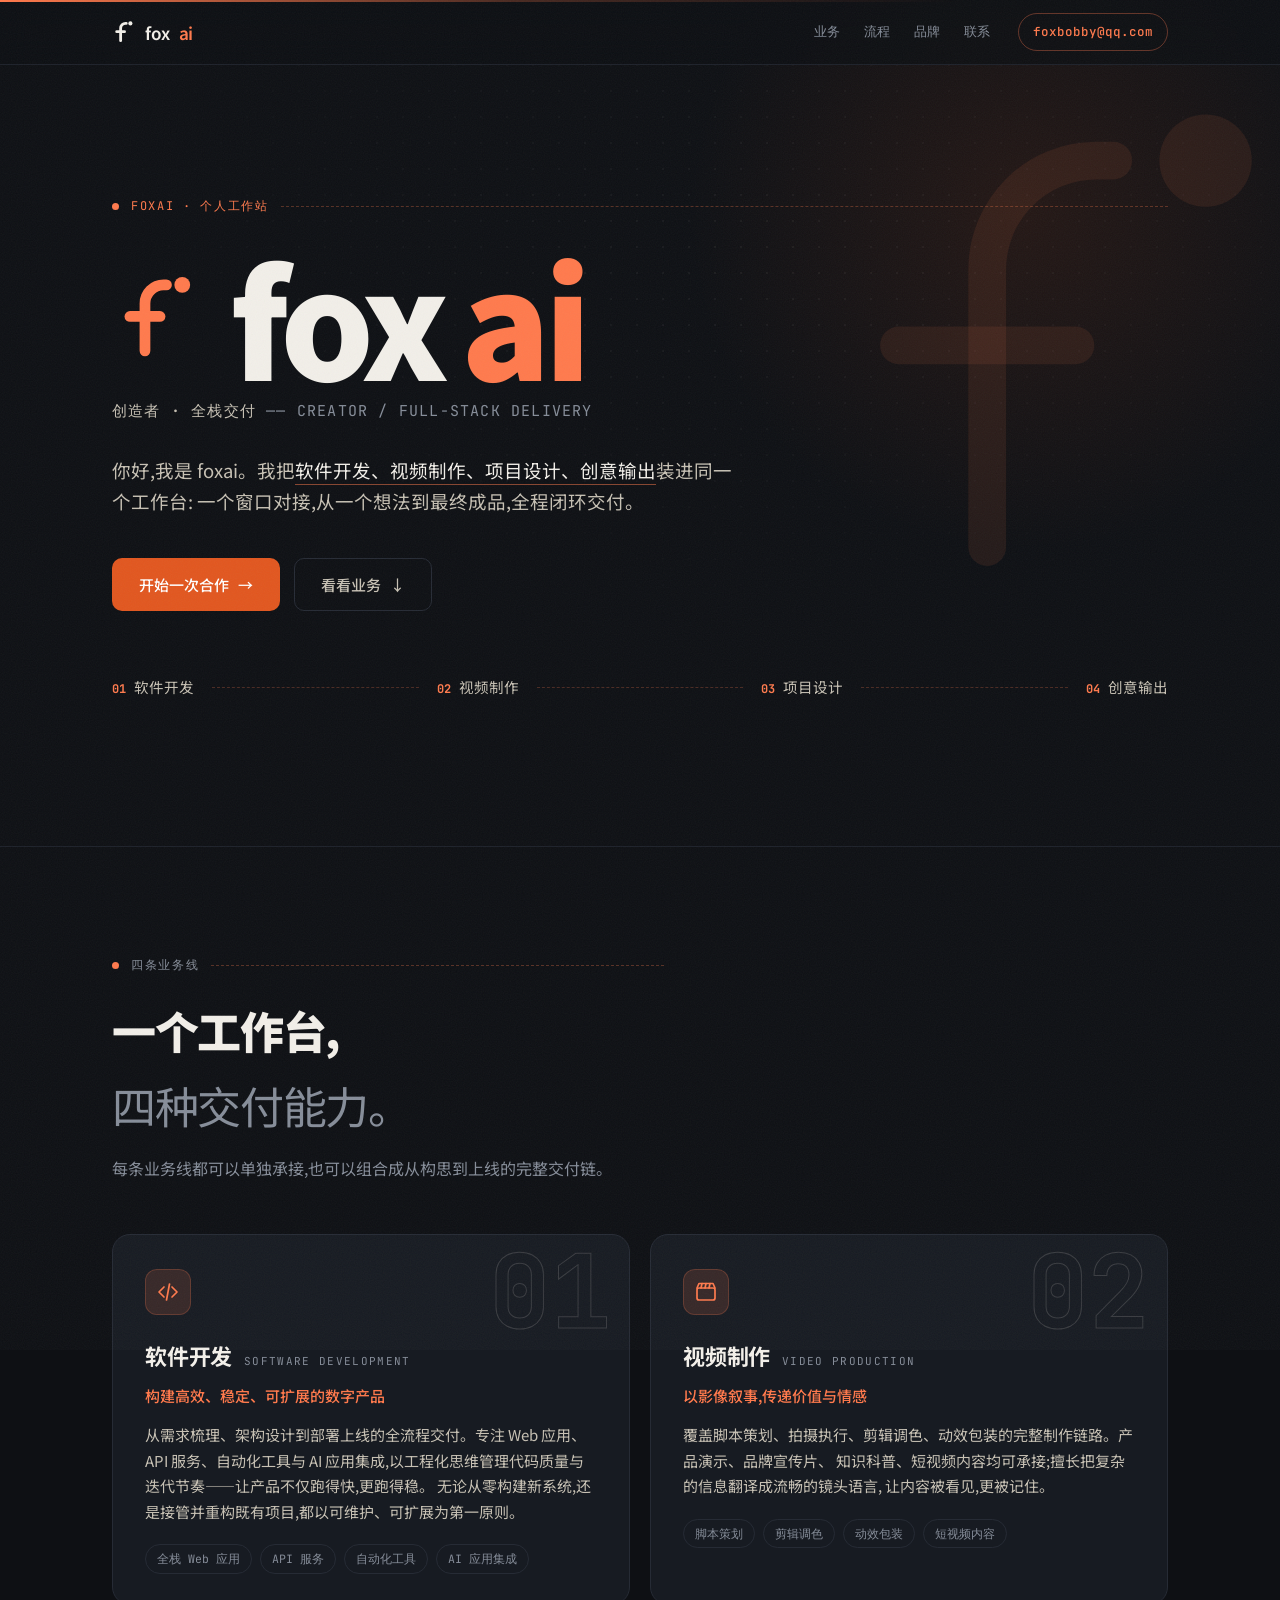
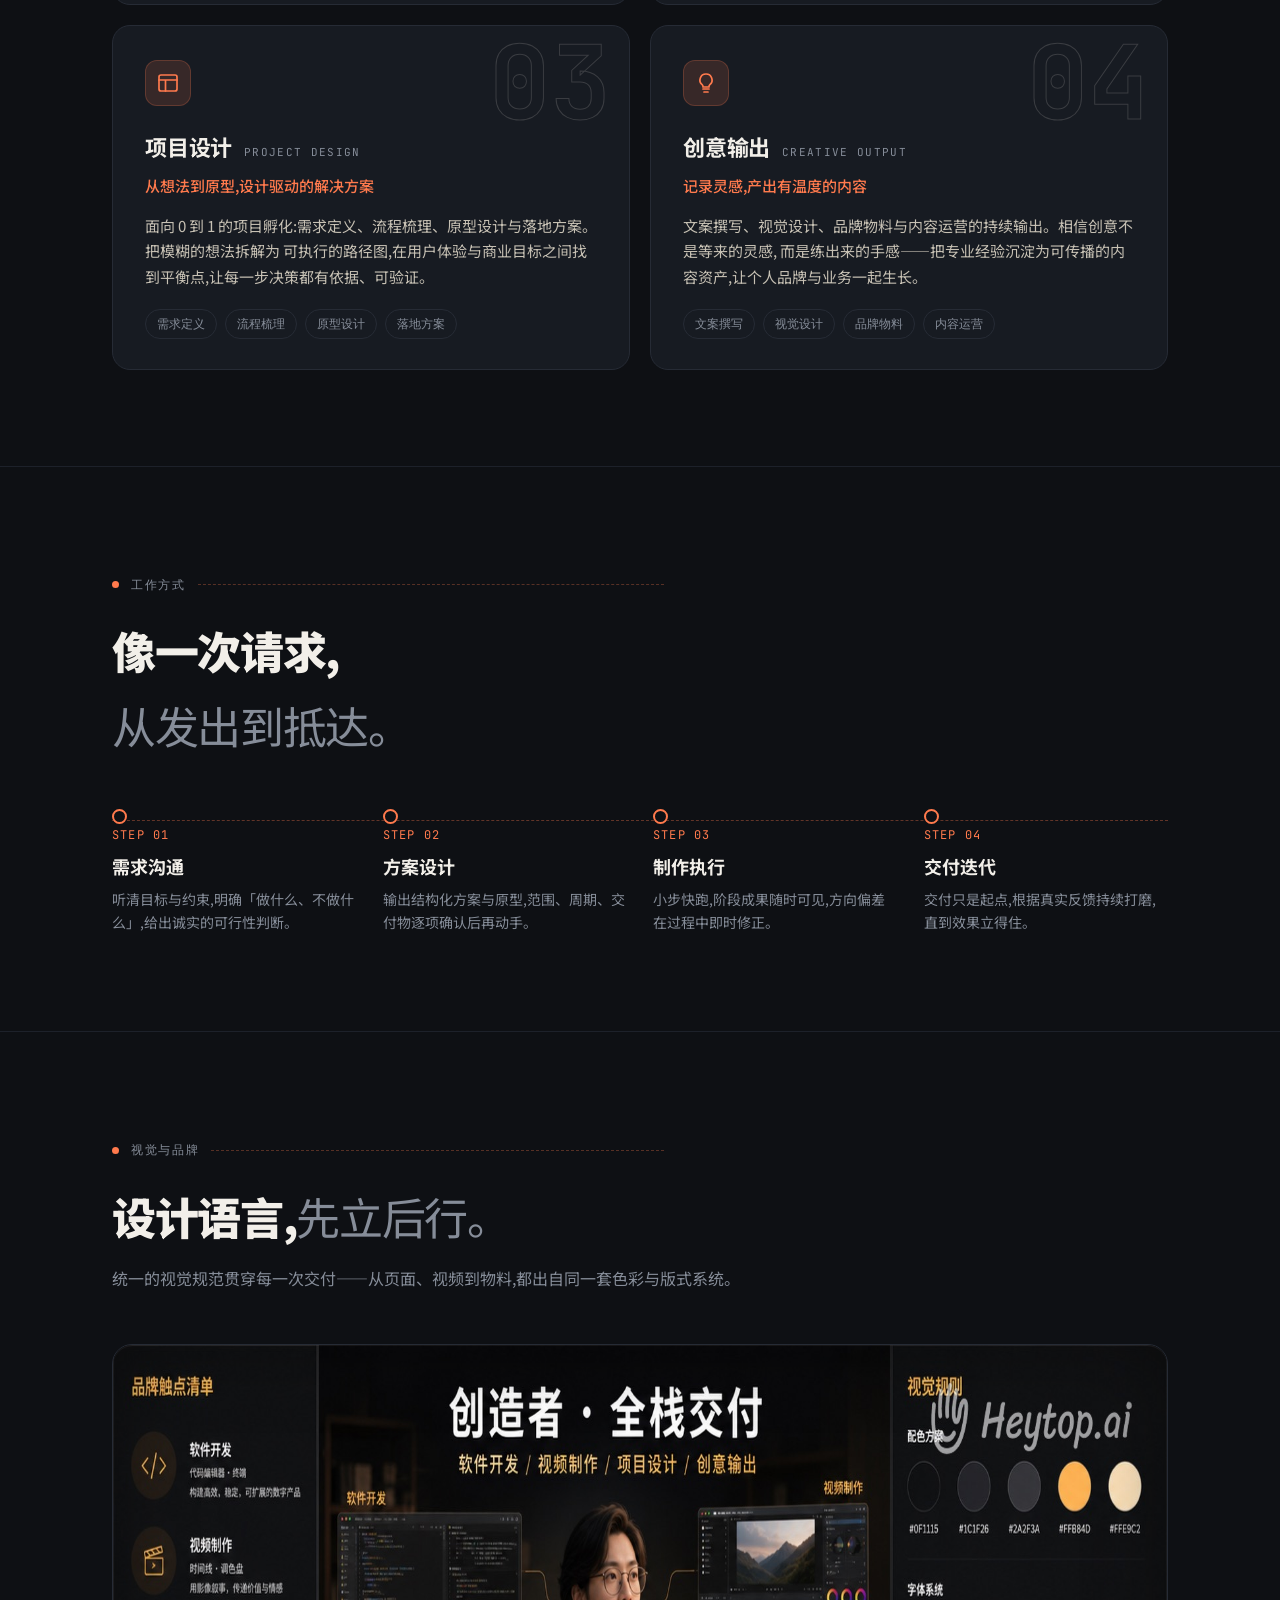
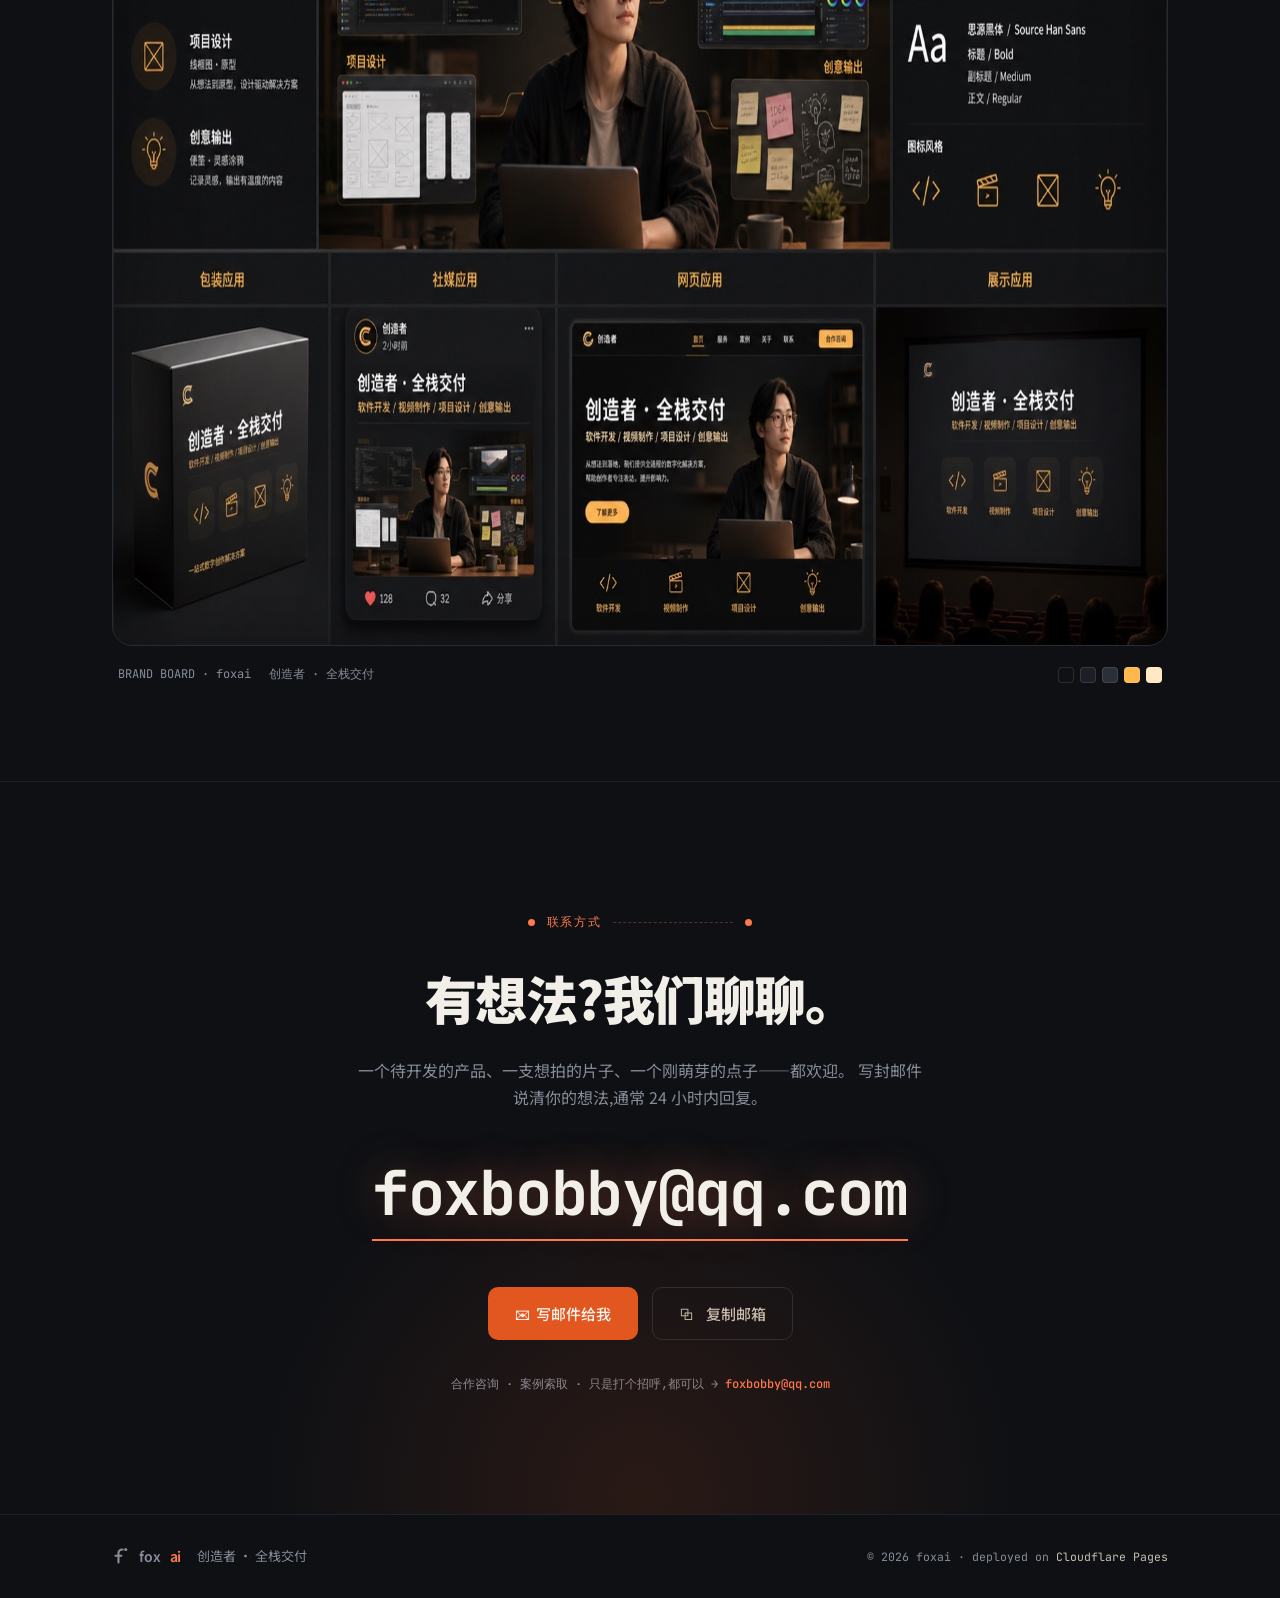
==== personal/site/index.html @ 88374b3f "Add personal site" ====
<!doctype html>
<html lang="zh-CN">
<head>
<meta charset="utf-8" />
<meta name="viewport" content="width=device-width, initial-scale=1" />
<title>foxai · 创造者,全栈交付</title>
<meta name="description" content="foxai 个人工作站 —— 软件开发、视频制作、项目设计、创意输出,一站式数字创作解决方案。联系:foxbobby@qq.com" />
<meta name="theme-color" content="#0E1014" />
<meta property="og:title" content="foxai · 创造者,全栈交付" />
<meta property="og:description" content="软件开发 / 视频制作 / 项目设计 / 创意输出 —— 一站式数字创作解决方案" />
<meta property="og:type" content="website" />
<meta property="og:image" content="assets/brand-board.jpg" />
<link rel="icon" type="image/svg+xml" href="favicon.svg" />
<link rel="preconnect" href="https://fonts.googleapis.com" />
<link rel="preconnect" href="https://fonts.gstatic.com" crossorigin />
<link href="https://fonts.googleapis.com/css2?family=JetBrains+Mono:ital,wght@0,400;0,500;0,700;1,400&family=Noto+Sans+SC:wght@400;500;700;900&display=swap" rel="stylesheet" />
<script type="application/ld+json">
{"@context":"https://schema.org","@type":"Person","name":"foxai","email":"mailto:foxbobby@qq.com","jobTitle":"全栈创造者","knowsAbout":["软件开发","视频制作","项目设计","创意输出"]}
</script>
<style>
  /* ————————————————————————————————
     foxai personal workstation · dark
     tokens: foxai brand (Trace mark, Ember) × brand board palette
     ———————————————————————————————— */
  :root {
    --bg: #0E1014;            /* 底色,取自品牌板 #0F1115 微调 */
    --bg-2: #13161C;
    --card: #171B22;
    --line: #262B35;
    --line-soft: #1D212A;
    --ink: #F2EFE9;           /* 暖白,呼应品牌板奶油色 #FFE9C2 */
    --ink-2: #C7C1B4;
    --muted: #868D99;
    --brand: #FF7A4D;         /* foxai Ember · dark */
    --brand-deep: #E2571F;    /* foxai Ember · light(用于填充按钮) */
    --brand-dim: rgba(255, 122, 77, 0.14);
    --sans: "Noto Sans SC", "PingFang SC", "Hiragino Sans GB", "Microsoft YaHei", sans-serif;
    --mono: "JetBrains Mono", ui-monospace, SFMono-Regular, Menlo, Consolas, monospace;
    --ease: cubic-bezier(0.2, 0.7, 0.3, 1);
  }
  * { box-sizing: border-box; margin: 0; padding: 0; }
  html { color-scheme: dark; scroll-behavior: smooth; }
  body {
    font-family: var(--sans);
    background: var(--bg);
    color: var(--ink);
    line-height: 1.7;
    font-size: 16px;
    -webkit-font-smoothing: antialiased;
    overflow-x: hidden;
  }
  ::selection { background: var(--brand); color: #14100C; }
  :focus-visible { outline: 2px solid var(--brand); outline-offset: 3px; border-radius: 4px; }
  a { color: inherit; text-decoration: none; }
  [id] { scroll-margin-top: 92px; }
  img { max-width: 100%; display: block; }

  /* ——— atmosphere: grain + dotted grid + top trace ——— */
  .grain {
    position: fixed; inset: -50%; z-index: 40; pointer-events: none; opacity: 0.05;
    background-image: url("data:image/svg+xml,%3Csvg xmlns='http://www.w3.org/2000/svg' width='140' height='140'%3E%3Cfilter id='n'%3E%3CfeTurbulence type='fractalNoise' baseFrequency='0.85' numOctaves='2' stitchTiles='stitch'/%3E%3C/filter%3E%3Crect width='100%25' height='100%25' filter='url(%23n)'/%3E%3C/svg%3E");
  }
  .trace-top {
    position: fixed; top: 0; left: 0; right: 0; height: 2px; z-index: 41;
    background: linear-gradient(90deg, var(--brand), rgba(255,122,77,0.25) 40%, transparent 75%);
  }

  .wrap { max-width: 1120px; margin: 0 auto; padding: 0 32px; }
  @media (max-width: 640px) { .wrap { padding: 0 20px; } }

  /* ——— nav ——— */
  nav {
    position: fixed; top: 0; left: 0; right: 0; z-index: 30;
    background: rgba(14, 16, 20, 0.78);
    -webkit-backdrop-filter: blur(14px); backdrop-filter: blur(14px);
    border-bottom: 1px solid var(--line-soft);
  }
  .nav-in { display: flex; align-items: center; gap: 28px; height: 64px; }
  .lockup { display: inline-flex; align-items: center; gap: 9px; font-weight: 600; letter-spacing: -0.01em; font-size: 17px; line-height: 1; }
  .lockup .ai { color: var(--brand); }
  .nav-links { display: flex; gap: 24px; margin-left: auto; font-family: var(--mono); font-size: 12.5px; color: var(--muted); }
  .nav-links a { transition: color .25s; position: relative; }
  .nav-links a:hover { color: var(--ink); }
  .nav-links a::after {
    content: ""; position: absolute; left: 0; right: 100%; bottom: -6px; height: 1px;
    background: var(--brand); transition: right .3s var(--ease);
  }
  .nav-links a:hover::after { right: 0; }
  .nav-cta {
    font-family: var(--mono); font-size: 12.5px; font-weight: 500;
    color: var(--brand); border: 1px solid rgba(255, 122, 77, 0.35);
    padding: 7px 14px; border-radius: 999px; transition: all .25s;
    white-space: nowrap;
  }
  .nav-cta:hover { background: var(--brand-dim); border-color: var(--brand); }
  @media (max-width: 760px) { .nav-links { display: none; } .nav-cta { margin-left: auto; } }

  /* ——— hero ——— */
  .hero { position: relative; min-height: 94vh; display: flex; align-items: center; padding: 140px 0 90px; overflow: hidden; }
  .hero::before {
    content: ""; position: absolute; inset: 0;
    background-image: radial-gradient(rgba(242, 239, 233, 0.055) 1px, transparent 1px);
    background-size: 26px 26px;
    -webkit-mask-image: radial-gradient(ellipse 90% 70% at 60% 30%, #000 0%, transparent 72%);
    mask-image: radial-gradient(ellipse 90% 70% at 60% 30%, #000 0%, transparent 72%);
  }
  .hero::after {
    content: ""; position: absolute; top: -20%; right: -10%; width: 60vw; height: 60vw; max-width: 900px; max-height: 900px;
    background: radial-gradient(circle, rgba(226, 87, 31, 0.10), transparent 62%);
    pointer-events: none;
  }
  .hero-ghost {
    position: absolute; right: -4%; top: 10%; width: clamp(300px, 42vw, 560px); height: auto;
    opacity: 1; pointer-events: none;
    animation: drift 9s ease-in-out infinite alternate;
  }
  @keyframes drift { from { transform: translateY(0); } to { transform: translateY(16px); } }
  .hero-in { position: relative; z-index: 2; width: 100%; }
  .kicker {
    display: flex; align-items: center; gap: 12px;
    font-family: var(--mono); font-size: 12px; letter-spacing: 0.14em;
    color: var(--brand); text-transform: uppercase;
  }
  .kicker::before { content: ""; width: 7px; height: 7px; border-radius: 50%; background: var(--brand); flex: none; }
  .kicker .lead-line { flex: 1; border-top: 1px dashed rgba(255, 122, 77, 0.3); }
  .hero h1 {
    font-size: clamp(64px, 12vw, 148px);
    font-weight: 900; letter-spacing: -0.045em; line-height: 1.02;
    margin: 26px 0 6px; display: flex; align-items: baseline; gap: 0.12em; flex-wrap: wrap;
  }
  .hero h1 .ai { color: var(--brand); }
  .hero h1 svg { align-self: center; }
  .hero .role {
    font-family: var(--mono); font-size: clamp(13px, 1.6vw, 15px); color: var(--muted);
    letter-spacing: 0.08em; margin-bottom: 30px;
  }
  .hero .role b { color: var(--ink-2); font-weight: 500; }
  .hero .lead { max-width: 34em; color: var(--ink-2); font-size: clamp(16px, 2vw, 18.5px); margin-bottom: 40px; }
  .hero .lead em { font-style: normal; color: var(--ink); border-bottom: 1px solid rgba(255, 122, 77, 0.5); padding-bottom: 1px; }

  .btn-row { display: flex; gap: 14px; flex-wrap: wrap; margin-bottom: 64px; }
  .btn {
    display: inline-flex; align-items: center; gap: 9px;
    font-size: 15px; font-weight: 500; padding: 13px 26px; border-radius: 10px;
    transition: transform .25s var(--ease), box-shadow .25s, background .25s, border-color .25s;
    cursor: pointer; border: 1px solid transparent; font-family: var(--sans);
  }
  .btn-primary { background: var(--brand-deep); color: #fff; box-shadow: 0 0 0 0 rgba(226, 87, 31, 0.4); }
  .btn-primary:hover { transform: translateY(-2px); box-shadow: 0 10px 32px -8px rgba(226, 87, 31, 0.55); }
  .btn-ghost { border-color: var(--line); color: var(--ink-2); background: transparent; }
  .btn-ghost:hover { border-color: var(--brand); color: var(--ink); transform: translateY(-2px); }
  .btn .arr { transition: transform .25s var(--ease); }
  .btn:hover .arr { transform: translateX(4px); }
  .btn:hover .arr.down { transform: translateY(4px); }

  .svc-index { display: flex; align-items: center; gap: 18px; flex-wrap: wrap; }
  .svc-index .leader { flex: 1; min-width: 24px; border-top: 1px dashed rgba(255, 122, 77, 0.25); }
  .svc-index a {
    display: inline-flex; align-items: baseline; gap: 8px;
    font-size: 14.5px; color: var(--ink-2); transition: color .25s;
  }
  .svc-index a:hover { color: var(--ink); }
  .svc-index a b { font-family: var(--mono); font-size: 12px; font-weight: 700; color: var(--brand); }

  /* ——— sections ——— */
  section { padding: 96px 0; position: relative; }
  .sec-head { margin-bottom: 52px; }
  .sec-head h2 { font-size: clamp(30px, 4.4vw, 44px); font-weight: 900; letter-spacing: -0.03em; margin-top: 18px; }
  .sec-head h2 .dim { color: var(--muted); font-weight: 400; }
  .sec-head p { color: var(--muted); max-width: 46em; margin-top: 12px; }

  /* ——— services ——— */
  #services { border-top: 1px solid var(--line-soft); }
  .svc-grid { display: grid; grid-template-columns: 1fr 1fr; gap: 20px; }
  @media (max-width: 860px) { .svc-grid { grid-template-columns: 1fr; } }
  .svc {
    position: relative; overflow: hidden;
    background: var(--card); border: 1px solid var(--line);
    border-radius: 18px; padding: 34px 32px 30px;
    transition: transform .35s var(--ease), border-color .35s, background .35s;
  }
  .svc:hover { transform: translateY(-4px); border-color: rgba(255, 122, 77, 0.45); background: #181C24; }
  .svc::after {
    content: attr(data-num); position: absolute; right: 18px; top: 6px;
    font-family: var(--mono); font-weight: 700; font-size: clamp(72px, 8vw, 104px); line-height: 1;
    color: transparent; -webkit-text-stroke: 1px rgba(242, 239, 233, 0.16);
    transition: -webkit-text-stroke-color .35s; pointer-events: none;
  }
  .svc:hover::after { -webkit-text-stroke-color: rgba(255, 122, 77, 0.38); }
  .svc-icon {
    width: 46px; height: 46px; border-radius: 12px; display: grid; place-items: center;
    background: var(--brand-dim); border: 1px solid rgba(255, 122, 77, 0.22); margin-bottom: 22px;
  }
  .svc-icon svg { stroke: var(--brand); }
  .svc h3 { font-size: 22px; font-weight: 700; letter-spacing: -0.01em; display: flex; align-items: baseline; gap: 12px; flex-wrap: wrap; }
  .svc h3 .en { font-family: var(--mono); font-size: 11px; font-weight: 400; letter-spacing: 0.12em; text-transform: uppercase; color: var(--muted); }
  .svc .sub { color: var(--brand); font-size: 15px; margin: 8px 0 14px; font-weight: 500; }
  .svc .body { color: var(--ink-2); font-size: 15px; }
  .chips { display: flex; flex-wrap: wrap; gap: 8px; margin-top: 20px; list-style: none; }
  .chips li {
    font-family: var(--mono); font-size: 11.5px; color: var(--muted);
    border: 1px solid var(--line); padding: 4px 11px; border-radius: 999px;
    transition: color .25s, border-color .25s;
  }
  .svc:hover .chips li { border-color: rgba(255, 122, 77, 0.3); color: var(--ink-2); }

  /* ——— process: the trace line ——— */
  #process { border-top: 1px solid var(--line-soft); }
  .steps { display: grid; grid-template-columns: repeat(4, 1fr); gap: 26px; position: relative; list-style: none; }
  .steps::before {
    content: ""; position: absolute; top: 5px; left: 0; right: 0;
    border-top: 1px dashed rgba(255, 122, 77, 0.35);
  }
  @media (max-width: 860px) {
    .steps { grid-template-columns: 1fr; gap: 30px; }
    .steps::before { top: 0; bottom: 0; left: 5px; right: auto; border-top: none; border-left: 1px dashed rgba(255, 122, 77, 0.35); }
    .steps li { padding-left: 32px; }
  }
  .steps li { position: relative; }
  .steps li::before {
    content: ""; position: absolute; top: 0; left: 0; width: 11px; height: 11px; border-radius: 50%;
    background: var(--bg); border: 2px solid var(--brand); transform: translateY(-6px);
  }
  @media (max-width: 860px) { .steps li::before { transform: none; } }
  .steps .n { font-family: var(--mono); font-size: 12px; color: var(--brand); letter-spacing: 0.1em; display: block; margin: 10px 0 6px; }
  .steps h3 { font-size: 18px; font-weight: 700; margin-bottom: 6px; }
  .steps p { color: var(--muted); font-size: 14px; }

  /* ——— brand board ——— */
  #board { border-top: 1px solid var(--line-soft); }
  .board-frame {
    border: 1px solid var(--line); border-radius: 20px; overflow: hidden;
    background: var(--bg-2); position: relative;
  }
  .board-frame::before {
    content: ""; position: absolute; inset: 0; border-radius: 20px; z-index: 2; pointer-events: none;
    box-shadow: inset 0 1px 0 rgba(242, 239, 233, 0.06), inset 0 0 80px rgba(0, 0, 0, 0.35);
  }
  .board-frame img { width: 100%; transition: transform 1.2s var(--ease); }
  .board-frame:hover img { transform: scale(1.015); }
  .board-meta {
    display: flex; align-items: center; gap: 18px; flex-wrap: wrap;
    padding: 18px 6px 0; color: var(--muted); font-family: var(--mono); font-size: 12px;
  }
  .swatches { display: flex; gap: 6px; margin-left: auto; }
  .swatches i { width: 16px; height: 16px; border-radius: 4px; border: 1px solid rgba(242, 239, 233, 0.12); }

  /* ——— contact ——— */
  #contact {
    border-top: 1px solid var(--line-soft); text-align: center;
    padding: 130px 0 120px; position: relative; overflow: hidden;
  }
  #contact::before {
    content: ""; position: absolute; left: 50%; bottom: -45%; transform: translateX(-50%);
    width: 90vw; height: 70vw; max-width: 1100px; max-height: 700px;
    background: radial-gradient(circle, rgba(226, 87, 31, 0.13), transparent 60%);
    pointer-events: none;
  }
  #contact .kicker { justify-content: center; }
  #contact .kicker::after { content: ""; width: 7px; height: 7px; border-radius: 50%; background: var(--brand); flex: none; }
  #contact h2 { font-size: clamp(30px, 5vw, 52px); font-weight: 900; letter-spacing: -0.03em; margin: 22px 0 14px; }
  #contact .hint { color: var(--muted); max-width: 36em; margin: 0 auto 44px; }
  .big-mail {
    display: inline-block; font-family: var(--mono); font-weight: 700;
    font-size: clamp(21px, 5.4vw, 62px); letter-spacing: -0.02em; line-height: 1.25;
    color: var(--ink); position: relative; z-index: 2;
    text-shadow: 0 0 44px rgba(255, 122, 77, 0.35);
    background-image: linear-gradient(var(--brand), var(--brand));
    background-repeat: no-repeat; background-size: 100% 2px; background-position: 0 100%;
    padding-bottom: 8px; transition: color .3s;
    word-break: break-all;
  }
  .big-mail:hover { color: var(--brand); }
  #contact .btn-row { justify-content: center; margin: 46px 0 0; }
  #contact .note { font-family: var(--mono); font-size: 12px; color: var(--muted); margin-top: 34px; }
  #contact .note b { color: var(--brand); font-weight: 500; }

  /* ——— footer ——— */
  footer { border-top: 1px solid var(--line-soft); padding: 30px 0; }
  .foot { display: flex; align-items: center; gap: 16px; flex-wrap: wrap; color: var(--muted); font-size: 13px; }
  .foot .lockup { font-size: 14px; }
  .foot .sep { flex: 1; }
  .foot .deploy { font-family: var(--mono); font-size: 11.5px; }
  .foot .deploy b { color: var(--ink-2); font-weight: 400; }

  /* ——— motion ——— */
  .reveal { opacity: 0; transform: translateY(22px); transition: opacity .8s var(--ease), transform .8s var(--ease); transition-delay: var(--d, 0s); }
  .reveal.in { opacity: 1; transform: none; }
  .rise { opacity: 0; animation: rise .9s var(--ease) forwards; animation-delay: var(--d, 0s); }
  @keyframes rise { from { opacity: 0; transform: translateY(26px); } to { opacity: 1; transform: none; } }
  @media (prefers-reduced-motion: reduce) {
    html { scroll-behavior: auto; }
    .reveal { opacity: 1; transform: none; transition: none; }
    .rise { animation: none; opacity: 1; }
    .hero-ghost { animation: none; }
    .board-frame img, .btn, .svc { transition: none; }
  }
</style>
</head>
<body>

<div class="grain" aria-hidden="true"></div>
<div class="trace-top" aria-hidden="true"></div>

<nav>
  <div class="wrap nav-in">
    <a class="lockup" href="#top" aria-label="foxai 首页">
      <svg width="24" height="24" viewBox="0 0 64 64" aria-hidden="true">
        <g fill="none" stroke="currentColor" stroke-width="7.5" stroke-linecap="round" stroke-linejoin="round">
          <path d="M23 55V22c0-7.2 5.8-13 13-13h2"/>
          <path d="M12.5 31h21"/>
        </g>
        <circle cx="49" cy="9" r="5.5" fill="currentColor"/>
      </svg>
      fox<span class="ai">ai</span>
    </a>
    <div class="nav-links">
      <a href="#services">业务</a>
      <a href="#process">流程</a>
      <a href="#board">品牌</a>
      <a href="#contact">联系</a>
    </div>
    <a class="nav-cta" href="mailto:foxbobby@qq.com">foxbobby@qq.com</a>
  </div>
</nav>

<!-- ——— hero ——— -->
<header class="hero" id="top">
  <svg class="hero-ghost" viewBox="0 0 64 64" aria-hidden="true">
    <g fill="none" stroke="rgba(255,122,77,0.09)" stroke-width="4.5" stroke-linecap="round" stroke-linejoin="round">
      <path d="M23 55V22c0-7.2 5.8-13 13-13h2"/>
      <path d="M12.5 31h21"/>
    </g>
    <circle cx="49" cy="9" r="5.5" fill="rgba(255,122,77,0.09)"/>
  </svg>
  <div class="wrap hero-in">
    <p class="kicker rise" style="--d:.05s">foxai · 个人工作站 <span class="lead-line" aria-hidden="true"></span></p>
    <h1 class="rise" style="--d:.15s">
      <svg width="0.62em" height="0.62em" viewBox="0 0 64 64" aria-hidden="true" style="margin-right:0.06em">
        <g fill="none" stroke="#FF7A4D" stroke-width="7.5" stroke-linecap="round" stroke-linejoin="round">
          <path d="M23 55V22c0-7.2 5.8-13 13-13h2"/>
          <path d="M12.5 31h21"/>
        </g>
        <circle cx="49" cy="9" r="5.5" fill="#FF7A4D"/>
      </svg>
      fox<span class="ai">ai</span>
    </h1>
    <p class="role rise" style="--d:.25s"><b>创造者 · 全栈交付</b> —— CREATOR / FULL-STACK DELIVERY</p>
    <p class="lead rise" style="--d:.32s">
      你好,我是 foxai。我把<em>软件开发、视频制作、项目设计、创意输出</em>装进同一个工作台:
      一个窗口对接,从一个想法到最终成品,全程闭环交付。
    </p>
    <div class="btn-row rise" style="--d:.4s">
      <a class="btn btn-primary" href="mailto:foxbobby@qq.com">开始一次合作 <span class="arr">→</span></a>
      <a class="btn btn-ghost" href="#services">看看业务 <span class="arr down">↓</span></a>
    </div>
    <div class="svc-index rise" style="--d:.5s">
      <a href="#svc-dev"><b>01</b> 软件开发</a><span class="leader"></span>
      <a href="#svc-video"><b>02</b> 视频制作</a><span class="leader"></span>
      <a href="#svc-design"><b>03</b> 项目设计</a><span class="leader"></span>
      <a href="#svc-creative"><b>04</b> 创意输出</a>
    </div>
  </div>
</header>

<main>
  <!-- ——— services ——— -->
  <section id="services">
    <div class="wrap">
      <div class="sec-head reveal">
        <p class="kicker">四条业务线 <span class="lead-line" aria-hidden="true"></span></p>
        <h2>一个工作台,<br /><span class="dim">四种交付能力。</span></h2>
        <p>每条业务线都可以单独承接,也可以组合成从构思到上线的完整交付链。</p>
      </div>
      <div class="svc-grid">
        <article class="svc reveal" id="svc-dev" data-num="01">
          <div class="svc-icon">
            <svg width="24" height="24" viewBox="0 0 24 24" fill="none" stroke-width="1.7" stroke-linecap="round" stroke-linejoin="round" aria-hidden="true">
              <path d="m8 7-5 5 5 5"/><path d="m16 7 5 5-5 5"/><path d="M13.5 4 10.5 20"/>
            </svg>
          </div>
          <h3>软件开发 <span class="en">Software Development</span></h3>
          <p class="sub">构建高效、稳定、可扩展的数字产品</p>
          <p class="body">
            从需求梳理、架构设计到部署上线的全流程交付。专注 Web 应用、API 服务、自动化工具与
            AI 应用集成,以工程化思维管理代码质量与迭代节奏——让产品不仅跑得快,更跑得稳。
            无论从零构建新系统,还是接管并重构既有项目,都以可维护、可扩展为第一原则。
          </p>
          <ul class="chips">
            <li>全栈 Web 应用</li><li>API 服务</li><li>自动化工具</li><li>AI 应用集成</li>
          </ul>
        </article>

        <article class="svc reveal" id="svc-video" data-num="02" style="--d:.08s">
          <div class="svc-icon">
            <svg width="24" height="24" viewBox="0 0 24 24" fill="none" stroke-width="1.7" stroke-linecap="round" stroke-linejoin="round" aria-hidden="true">
              <rect x="3" y="8" width="18" height="12" rx="2"/><path d="m3 8 2-4.5h14L21 8"/><path d="M8 3.5 7 8m5-4.5L11 8m5-4.5L15 8"/>
            </svg>
          </div>
          <h3>视频制作 <span class="en">Video Production</span></h3>
          <p class="sub">以影像叙事,传递价值与情感</p>
          <p class="body">
            覆盖脚本策划、拍摄执行、剪辑调色、动效包装的完整制作链路。产品演示、品牌宣传片、
            知识科普、短视频内容均可承接;擅长把复杂的信息翻译成流畅的镜头语言,
            让内容被看见,更被记住。
          </p>
          <ul class="chips">
            <li>脚本策划</li><li>剪辑调色</li><li>动效包装</li><li>短视频内容</li>
          </ul>
        </article>

        <article class="svc reveal" id="svc-design" data-num="03">
          <div class="svc-icon">
            <svg width="24" height="24" viewBox="0 0 24 24" fill="none" stroke-width="1.7" stroke-linecap="round" stroke-linejoin="round" aria-hidden="true">
              <rect x="3" y="4" width="18" height="16" rx="2"/><path d="M3 9h18M9.5 9v11"/>
            </svg>
          </div>
          <h3>项目设计 <span class="en">Project Design</span></h3>
          <p class="sub">从想法到原型,设计驱动的解决方案</p>
          <p class="body">
            面向 0 到 1 的项目孵化:需求定义、流程梳理、原型设计与落地方案。把模糊的想法拆解为
            可执行的路径图,在用户体验与商业目标之间找到平衡点,让每一步决策都有依据、可验证。
          </p>
          <ul class="chips">
            <li>需求定义</li><li>流程梳理</li><li>原型设计</li><li>落地方案</li>
          </ul>
        </article>

        <article class="svc reveal" id="svc-creative" data-num="04" style="--d:.08s">
          <div class="svc-icon">
            <svg width="24" height="24" viewBox="0 0 24 24" fill="none" stroke-width="1.7" stroke-linecap="round" stroke-linejoin="round" aria-hidden="true">
              <path d="M9 18h6M10 21h4M12 3a6 6 0 0 0-3.9 10.6c.6.5.9 1.2.9 2V16h6v-.4c0-.8.3-1.5.9-2A6 6 0 0 0 12 3Z"/>
            </svg>
          </div>
          <h3>创意输出 <span class="en">Creative Output</span></h3>
          <p class="sub">记录灵感,产出有温度的内容</p>
          <p class="body">
            文案撰写、视觉设计、品牌物料与内容运营的持续输出。相信创意不是等来的灵感,
            而是练出来的手感——把专业经验沉淀为可传播的内容资产,让个人品牌与业务一起生长。
          </p>
          <ul class="chips">
            <li>文案撰写</li><li>视觉设计</li><li>品牌物料</li><li>内容运营</li>
          </ul>
        </article>
      </div>
    </div>
  </section>

  <!-- ——— process ——— -->
  <section id="process">
    <div class="wrap">
      <div class="sec-head reveal">
        <p class="kicker">工作方式 <span class="lead-line" aria-hidden="true"></span></p>
        <h2>像一次请求,<br /><span class="dim">从发出到抵达。</span></h2>
      </div>
      <ol class="steps">
        <li class="reveal">
          <span class="n">STEP 01</span><h3>需求沟通</h3>
          <p>听清目标与约束,明确「做什么、不做什么」,给出诚实的可行性判断。</p>
        </li>
        <li class="reveal" style="--d:.08s">
          <span class="n">STEP 02</span><h3>方案设计</h3>
          <p>输出结构化方案与原型,范围、周期、交付物逐项确认后再动手。</p>
        </li>
        <li class="reveal" style="--d:.16s">
          <span class="n">STEP 03</span><h3>制作执行</h3>
          <p>小步快跑,阶段成果随时可见,方向偏差在过程中即时修正。</p>
        </li>
        <li class="reveal" style="--d:.24s">
          <span class="n">STEP 04</span><h3>交付迭代</h3>
          <p>交付只是起点,根据真实反馈持续打磨,直到效果立得住。</p>
        </li>
      </ol>
    </div>
  </section>

  <!-- ——— brand board ——— -->
  <section id="board">
    <div class="wrap">
      <div class="sec-head reveal">
        <p class="kicker">视觉与品牌 <span class="lead-line" aria-hidden="true"></span></p>
        <h2>设计语言,<span class="dim">先立后行。</span></h2>
        <p>统一的视觉规范贯穿每一次交付——从页面、视频到物料,都出自同一套色彩与版式系统。</p>
      </div>
      <figure class="reveal">
        <div class="board-frame">
          <img src="assets/brand-board.jpg" alt="foxai 品牌总览图:四大业务、视觉规范与应用场景" width="1600" height="900" loading="lazy" />
        </div>
        <figcaption class="board-meta">
          <span>BRAND BOARD · foxai</span>
          <span>创造者 · 全栈交付</span>
          <span class="swatches" aria-hidden="true">
            <i style="background:#0F1115"></i><i style="background:#1C1F26"></i><i style="background:#2A2F3A"></i><i style="background:#FFB84D"></i><i style="background:#FFE9C2"></i>
          </span>
        </figcaption>
      </figure>
    </div>
  </section>

  <!-- ——— contact ——— -->
  <section id="contact">
    <div class="wrap">
      <p class="kicker reveal">联系方式 <span class="lead-line" style="max-width:120px" aria-hidden="true"></span></p>
      <h2 class="reveal" style="--d:.08s">有想法?我们聊聊。</h2>
      <p class="hint reveal" style="--d:.14s">
        一个待开发的产品、一支想拍的片子、一个刚萌芽的点子——都欢迎。
        写封邮件说清你的想法,通常 24 小时内回复。
      </p>
      <div class="reveal" style="--d:.2s">
        <a class="big-mail" href="mailto:foxbobby@qq.com">foxbobby@qq.com</a>
      </div>
      <div class="btn-row reveal" style="--d:.28s">
        <a class="btn btn-primary" href="mailto:foxbobby@qq.com">✉&nbsp; 写邮件给我</a>
        <button class="btn btn-ghost" id="copyBtn" type="button">⧉&nbsp; <span>复制邮箱</span></button>
      </div>
      <p class="note reveal" style="--d:.34s">合作咨询 · 案例索取 · 只是打个招呼,都可以 → <b>foxbobby@qq.com</b></p>
    </div>
  </section>
</main>

<footer>
  <div class="wrap foot">
    <a class="lockup" href="#top" aria-label="foxai">
      <svg width="18" height="18" viewBox="0 0 64 64" aria-hidden="true">
        <g fill="none" stroke="currentColor" stroke-width="7.5" stroke-linecap="round" stroke-linejoin="round">
          <path d="M23 55V22c0-7.2 5.8-13 13-13h2"/>
          <path d="M12.5 31h21"/>
        </g>
        <circle cx="49" cy="9" r="5.5" fill="currentColor"/>
      </svg>
      fox<span class="ai">ai</span>
    </a>
    <span>创造者 · 全栈交付</span>
    <span class="sep"></span>
    <span class="deploy">© <span id="year">2026</span> foxai · deployed on <b>Cloudflare Pages</b></span>
  </div>
</footer>

<script>
  // scroll reveal
  const io = new IntersectionObserver(
    (entries) => entries.forEach((e) => {
      if (e.isIntersecting) { e.target.classList.add('in'); io.unobserve(e.target); }
    }),
    { threshold: 0.12, rootMargin: '0px 0px -8% 0px' }
  );
  document.querySelectorAll('.reveal').forEach((el) => io.observe(el));

  // copy email
  const btn = document.getElementById('copyBtn');
  const EMAIL = 'foxbobby@qq.com';
  btn.addEventListener('click', async () => {
    try {
      await navigator.clipboard.writeText(EMAIL);
    } catch (err) {
      const ta = document.createElement('textarea');
      ta.value = EMAIL;
      document.body.appendChild(ta);
      ta.select();
      document.execCommand('copy');
      ta.remove();
    }
    const label = btn.querySelector('span');
    label.textContent = '已复制 ✓';
    btn.style.borderColor = 'rgba(255,122,77,0.6)';
    btn.style.color = '#FF7A4D';
    setTimeout(() => {
      label.textContent = '复制邮箱';
      btn.style.borderColor = '';
      btn.style.color = '';
    }, 1800);
  });

  document.getElementById('year').textContent = new Date().getFullYear();
</script>
</body>
</html>
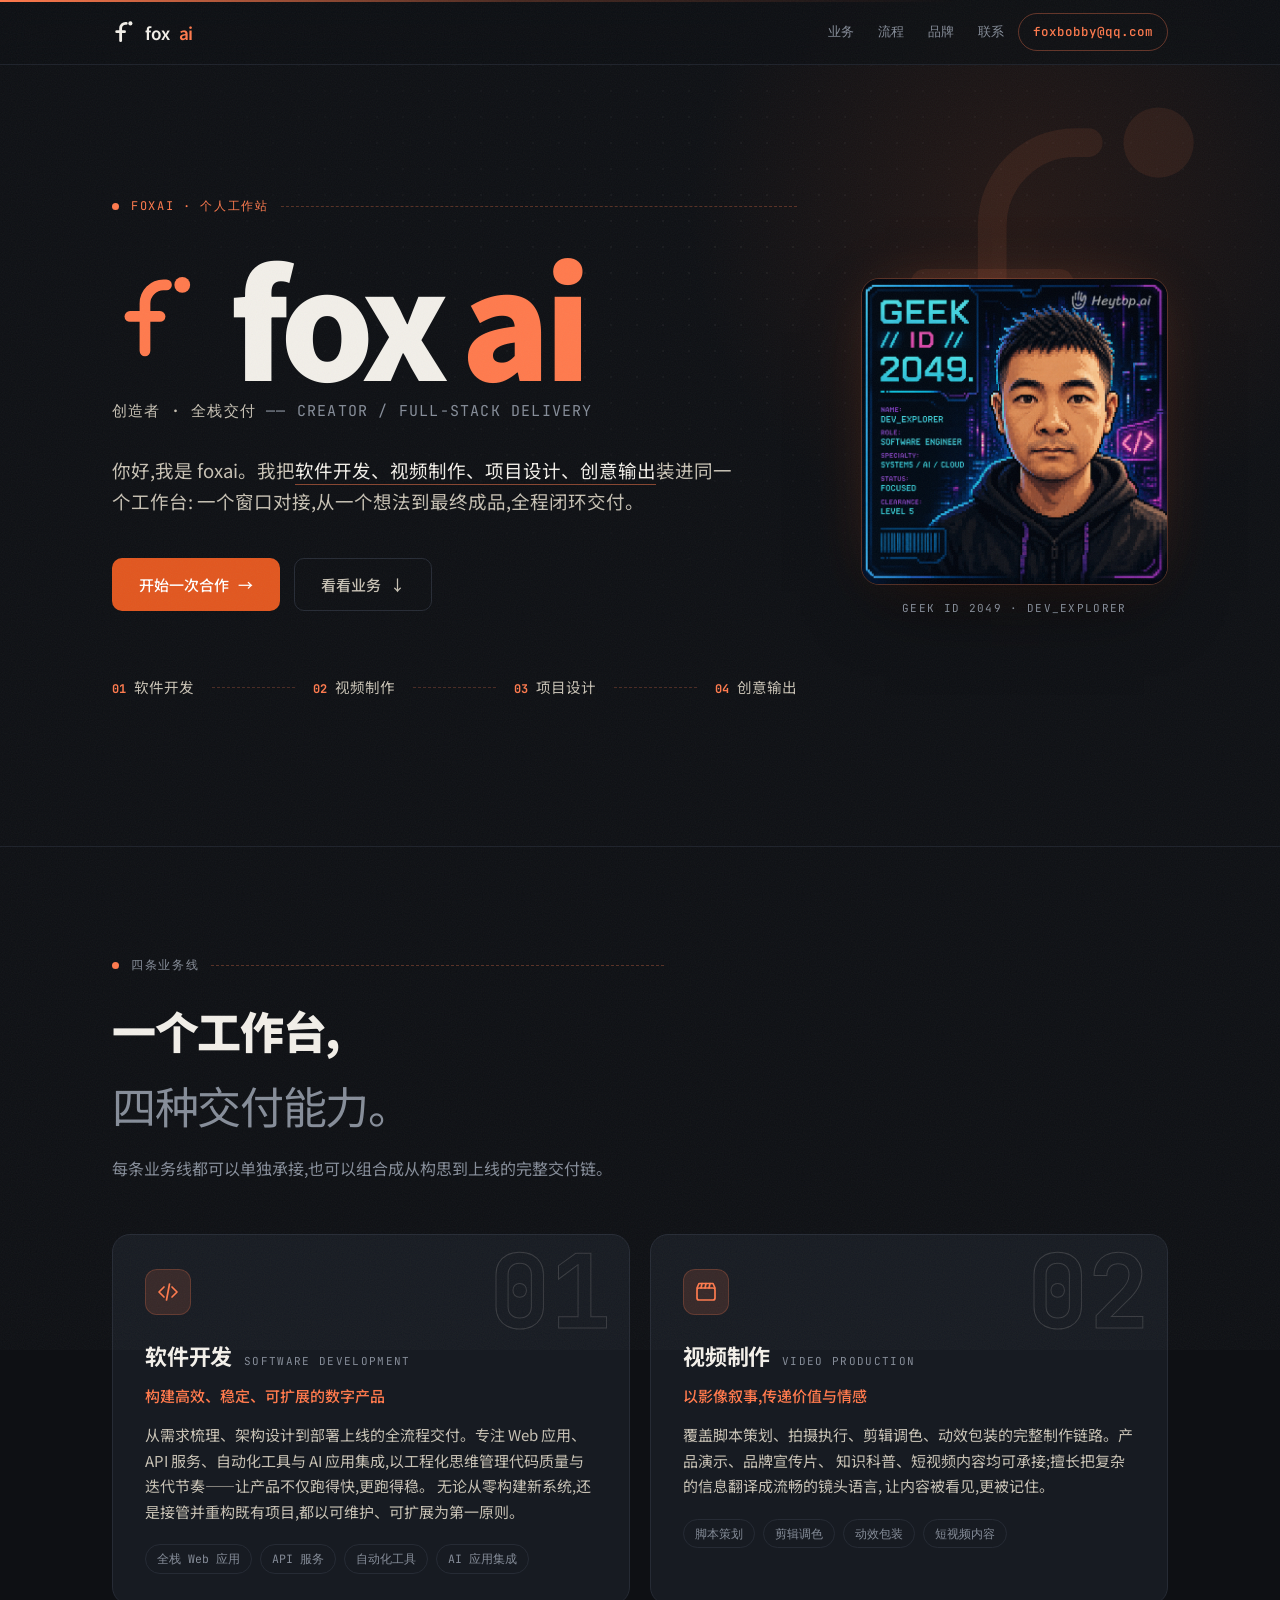
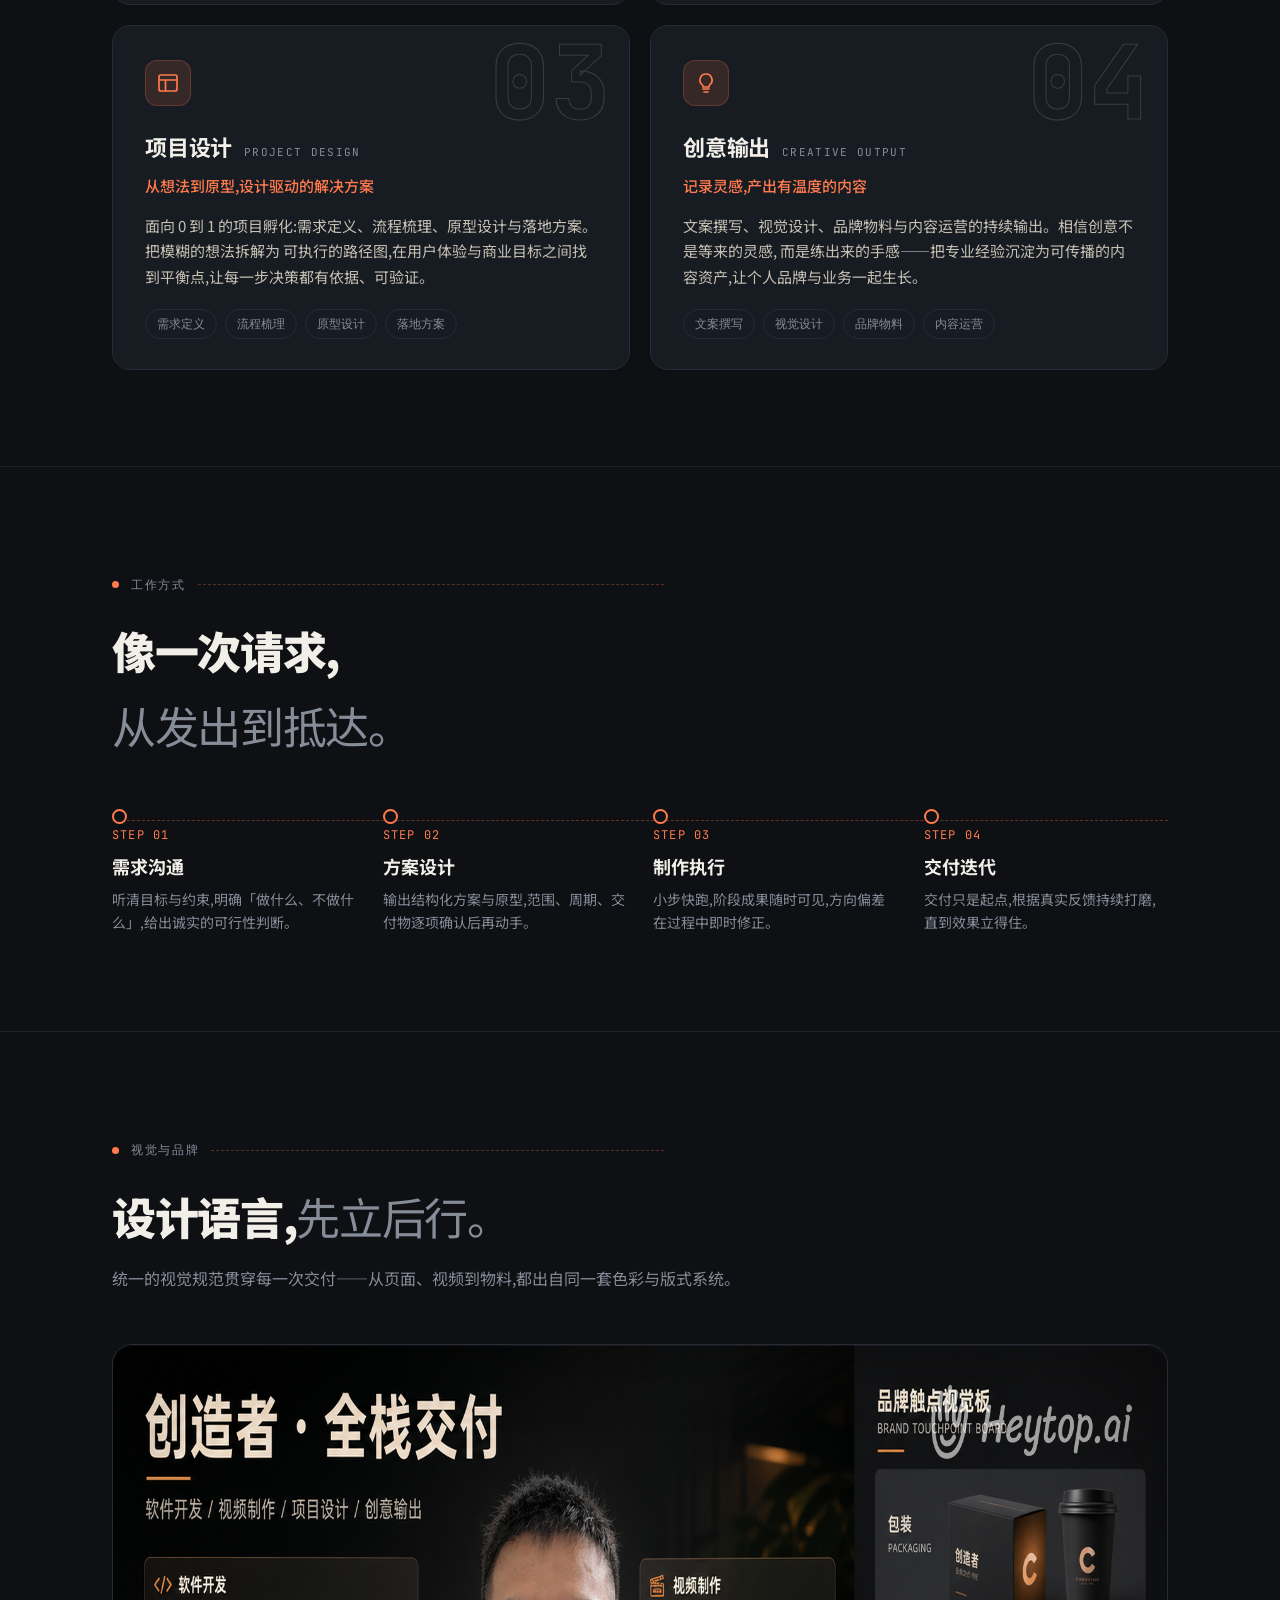
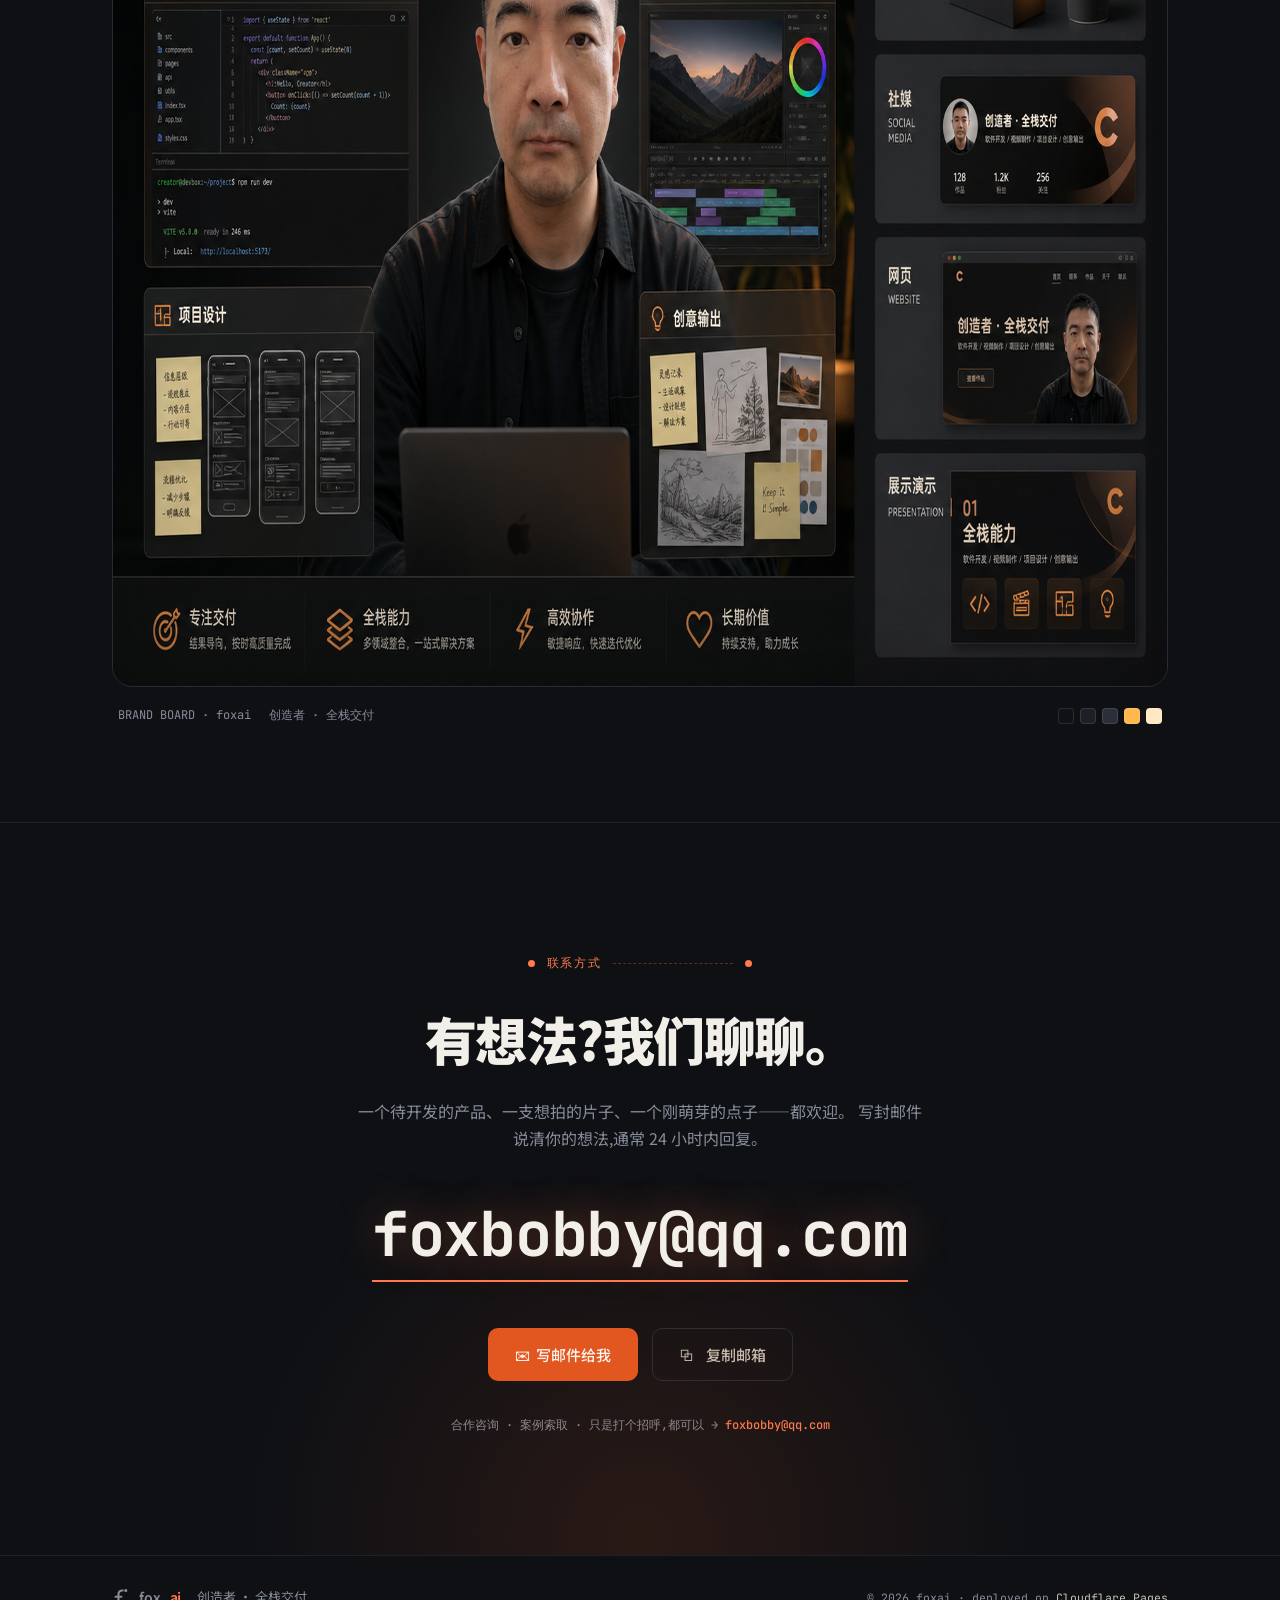
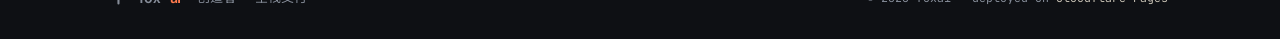
==== commit 51f58ca9: "foxai brand: mobile fit + board image eager load - Reposition hero ghost SVG so it never bleeds past" ====
--- a/personal/site/index.html
+++ b/personal/site/index.html
@@ -9,7 +9,7 @@
 <meta property="og:title" content="foxai · 创造者,全栈交付" />
 <meta property="og:description" content="软件开发 / 视频制作 / 项目设计 / 创意输出 —— 一站式数字创作解决方案" />
 <meta property="og:type" content="website" />
-<meta property="og:image" content="assets/brand-board.jpg" />
+<meta property="og:image" content="assets/board-landscape.png" />
 <link rel="icon" type="image/svg+xml" href="favicon.svg" />
 <link rel="preconnect" href="https://fonts.googleapis.com" />
 <link rel="preconnect" href="https://fonts.gstatic.com" crossorigin />
@@ -75,7 +75,7 @@
     -webkit-backdrop-filter: blur(14px); backdrop-filter: blur(14px);
     border-bottom: 1px solid var(--line-soft);
   }
-  .nav-in { display: flex; align-items: center; gap: 28px; height: 64px; }
+  .nav-in { display: flex; align-items: center; gap: 14px; height: 64px; }
   .lockup { display: inline-flex; align-items: center; gap: 9px; font-weight: 600; letter-spacing: -0.01em; font-size: 17px; line-height: 1; }
   .lockup .ai { color: var(--brand); }
   .nav-links { display: flex; gap: 24px; margin-left: auto; font-family: var(--mono); font-size: 12.5px; color: var(--muted); }
@@ -97,6 +97,8 @@
 
   /* ——— hero ——— */
   .hero { position: relative; min-height: 94vh; display: flex; align-items: center; padding: 140px 0 90px; overflow: hidden; }
+  @media (max-width: 760px) { .hero { padding: 120px 0 70px; min-height: auto; } }
+  @media (max-width: 480px) { .hero { padding: 104px 0 56px; } }
   .hero::before {
     content: ""; position: absolute; inset: 0;
     background-image: radial-gradient(rgba(242, 239, 233, 0.055) 1px, transparent 1px);
@@ -110,12 +112,44 @@
     pointer-events: none;
   }
   .hero-ghost {
-    position: absolute; right: -4%; top: 10%; width: clamp(300px, 42vw, 560px); height: auto;
+    position: absolute; right: 2%; top: 10%; width: clamp(180px, 32vw, 520px); height: auto;
     opacity: 1; pointer-events: none;
     animation: drift 9s ease-in-out infinite alternate;
   }
   @keyframes drift { from { transform: translateY(0); } to { transform: translateY(16px); } }
-  .hero-in { position: relative; z-index: 2; width: 100%; }
+  @media (max-width: 760px) {
+    /* Ghost SVG lives behind the copy on desktop; on small screens tuck it
+       top-right so it never bleeds past the viewport edge. */
+    .hero-ghost { right: -8%; top: 4%; width: clamp(160px, 52vw, 260px); opacity: .55; }
+  }
+  @media (max-width: 520px) {
+    /* Below 520, the SVG's natural size still pokes past the right edge —
+       clip it to viewport and let the top crop into the page padding. */
+    .hero-ghost { display: none; }
+  }
+  .hero-in {
+    position: relative; z-index: 2; width: 100%;
+    display: grid; grid-template-columns: minmax(0, 1fr) clamp(250px, 24vw, 330px);
+    gap: clamp(28px, 5vw, 64px); align-items: center;
+  }
+  /* ——— hero 证件卡(LOGO 右侧,直接展示) ——— */
+  .hero-card { justify-self: end; width: 100%; }
+  .hero-card img {
+    width: 100%; height: auto; border-radius: 18px; display: block;
+    border: 1px solid rgba(255, 122, 77, 0.28);
+    box-shadow: 0 30px 70px -24px rgba(0, 0, 0, 0.85), 0 0 60px -28px rgba(255, 122, 77, 0.55);
+    transition: transform .45s var(--ease), border-color .45s;
+  }
+  .hero-card:hover img { transform: translateY(-5px); border-color: rgba(255, 122, 77, 0.55); }
+  .hero-card figcaption {
+    font-family: var(--mono); font-size: 11px; letter-spacing: 0.12em; color: var(--muted);
+    text-align: center; margin-top: 14px;
+  }
+  @media (max-width: 900px) {
+    .hero-in { grid-template-columns: 1fr; gap: 34px; }
+    .hero-card { justify-self: start; max-width: 320px; order: 2; }
+    .hero-card figcaption { text-align: left; }
+  }
   .kicker {
     display: flex; align-items: center; gap: 12px;
     font-family: var(--mono); font-size: 12px; letter-spacing: 0.14em;
@@ -164,6 +198,8 @@
 
   /* ——— sections ——— */
   section { padding: 96px 0; position: relative; }
+  @media (max-width: 760px) { section { padding: 72px 0; } }
+  @media (max-width: 480px) { section { padding: 56px 0; } }
   .sec-head { margin-bottom: 52px; }
   .sec-head h2 { font-size: clamp(30px, 4.4vw, 44px); font-weight: 900; letter-spacing: -0.03em; margin-top: 18px; }
   .sec-head h2 .dim { color: var(--muted); font-weight: 400; }
@@ -250,6 +286,8 @@
     border-top: 1px solid var(--line-soft); text-align: center;
     padding: 130px 0 120px; position: relative; overflow: hidden;
   }
+  @media (max-width: 760px) { #contact { padding: 96px 0 90px; } }
+  @media (max-width: 480px) { #contact { padding: 72px 0 72px; } }
   #contact::before {
     content: ""; position: absolute; left: 50%; bottom: -45%; transform: translateX(-50%);
     width: 90vw; height: 70vw; max-width: 1100px; max-height: 700px;
@@ -334,6 +372,7 @@
     <circle cx="49" cy="9" r="5.5" fill="rgba(255,122,77,0.09)"/>
   </svg>
   <div class="wrap hero-in">
+    <div class="hero-copy">
     <p class="kicker rise" style="--d:.05s">foxai · 个人工作站 <span class="lead-line" aria-hidden="true"></span></p>
     <h1 class="rise" style="--d:.15s">
       <svg width="0.62em" height="0.62em" viewBox="0 0 64 64" aria-hidden="true" style="margin-right:0.06em">
@@ -360,6 +399,11 @@
       <a href="#svc-design"><b>03</b> 项目设计</a><span class="leader"></span>
       <a href="#svc-creative"><b>04</b> 创意输出</a>
     </div>
+    </div>
+    <figure class="hero-card rise" style="--d:.35s">
+      <img src="assets/id-card.png" alt="foxai 证件卡:GEEK ID 2049 · DEV_EXPLORER · Software Engineer · Systems / AI / Cloud" width="1254" height="1254" fetchpriority="high" />
+      <figcaption>GEEK ID 2049 · DEV_EXPLORER</figcaption>
+    </figure>
   </div>
 </header>
 
@@ -484,7 +528,10 @@
       </div>
       <figure class="reveal">
         <div class="board-frame">
-          <img src="assets/brand-board.jpg" alt="foxai 品牌总览图:四大业务、视觉规范与应用场景" width="1600" height="900" loading="lazy" />
+          <picture>
+            <source media="(max-width: 720px)" srcset="assets/board-portrait.png" width="941" height="1672" />
+            <img src="assets/board-landscape.png" alt="foxai 品牌总览图:四大业务、视觉规范与应用场景" width="1672" height="941" />
+          </picture>
         </div>
         <figcaption class="board-meta">
           <span>BRAND BOARD · foxai</span>
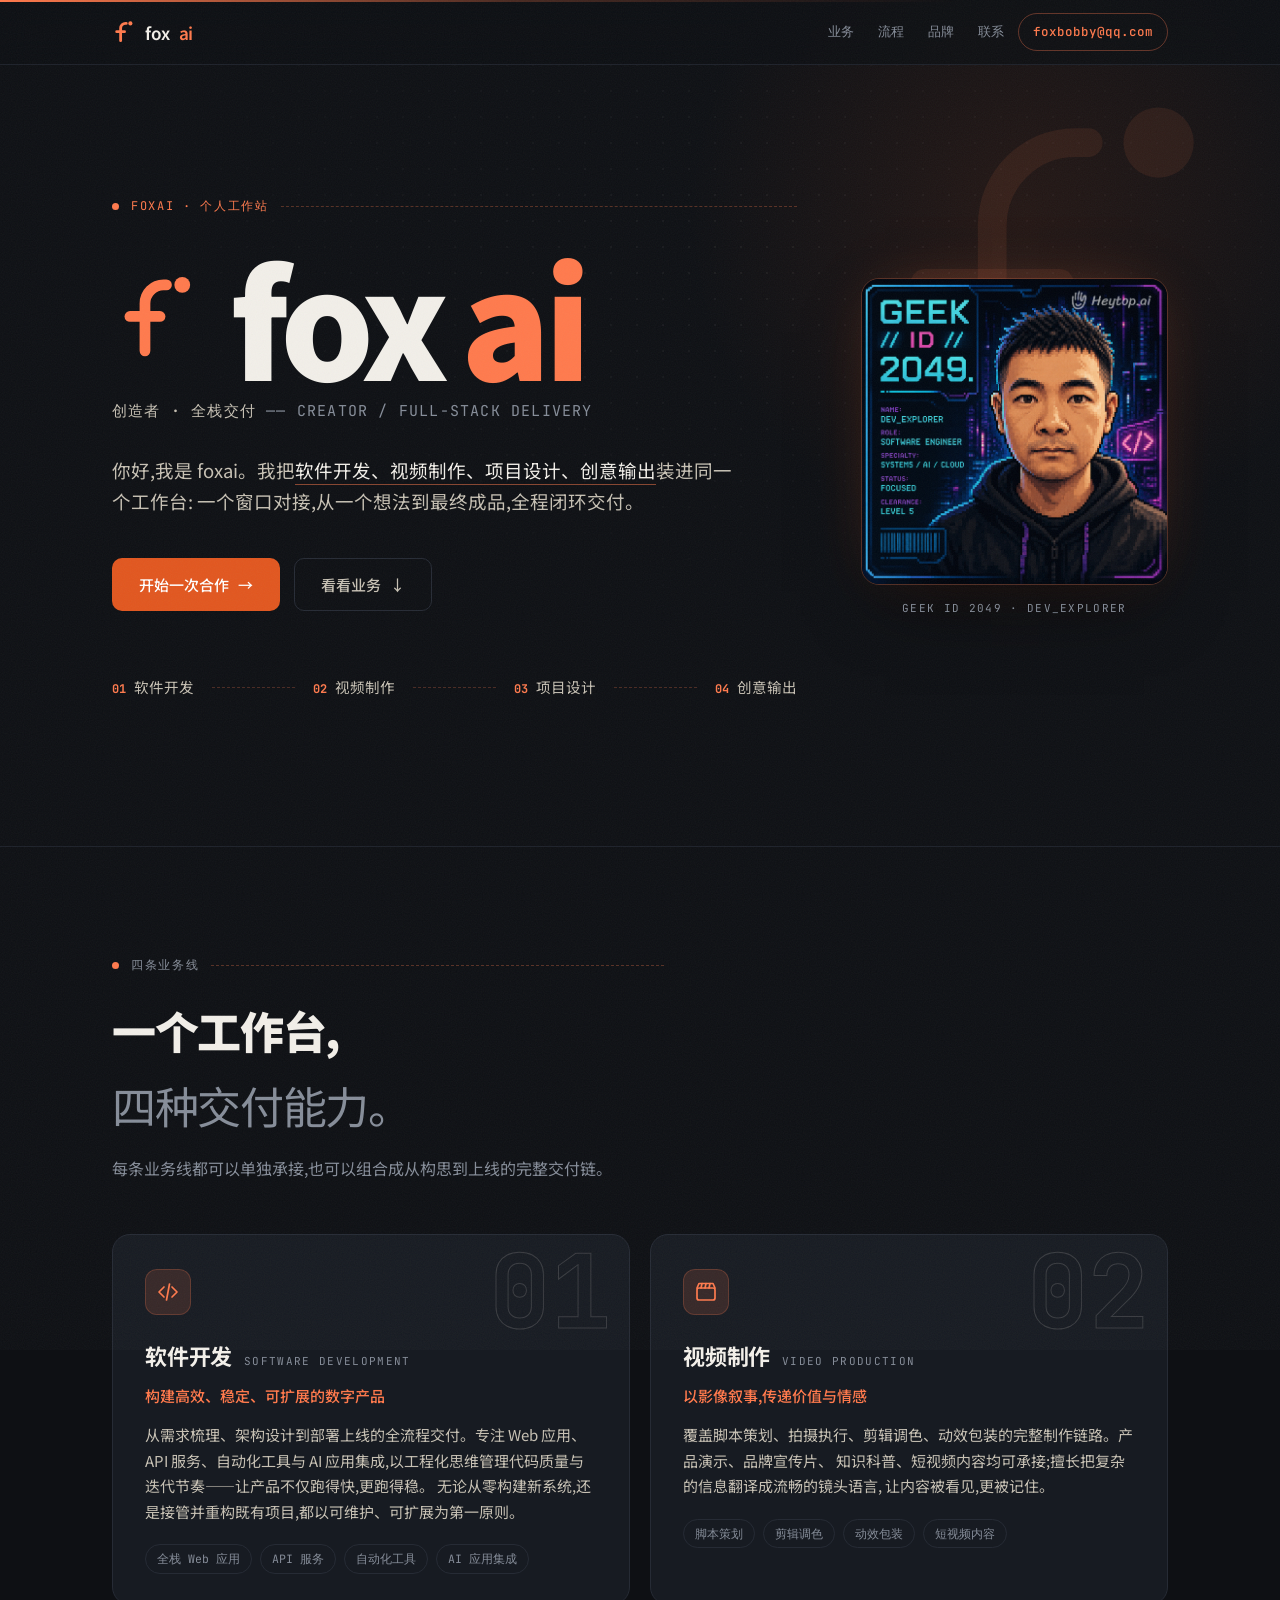
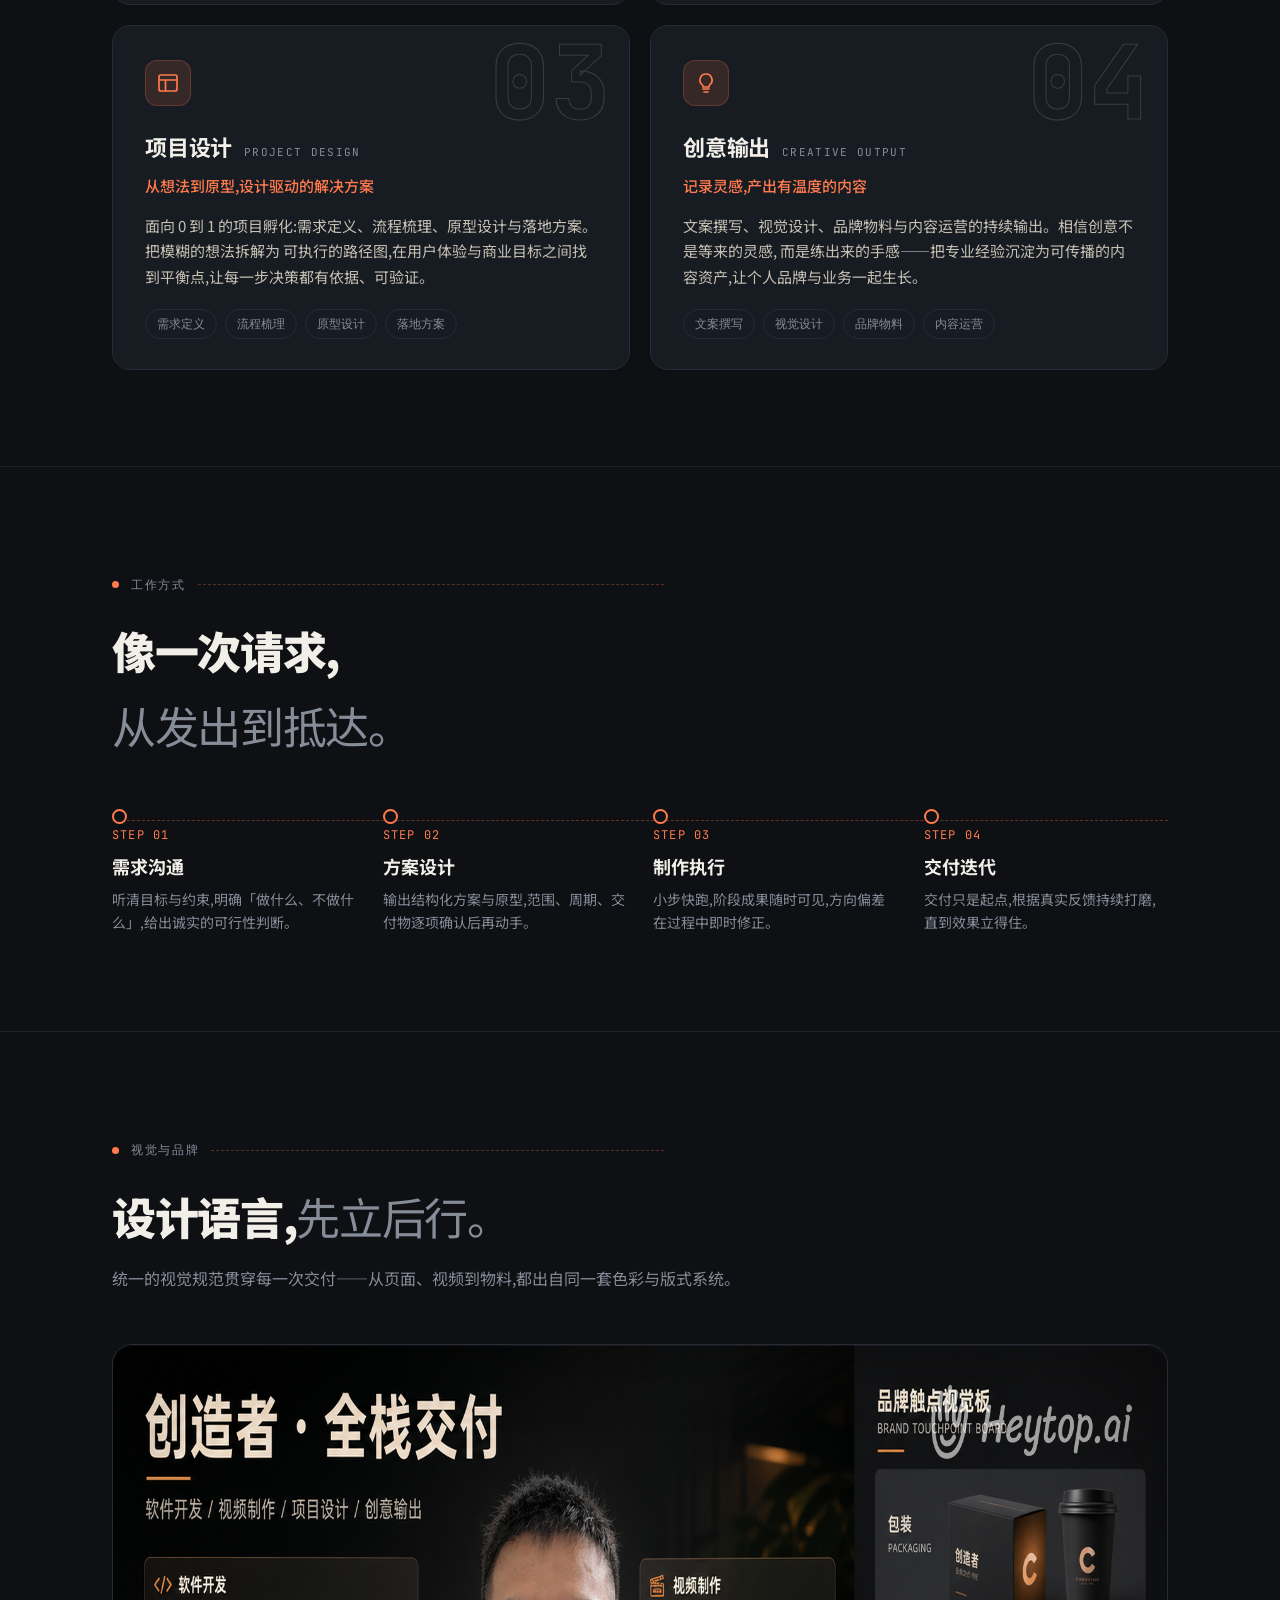
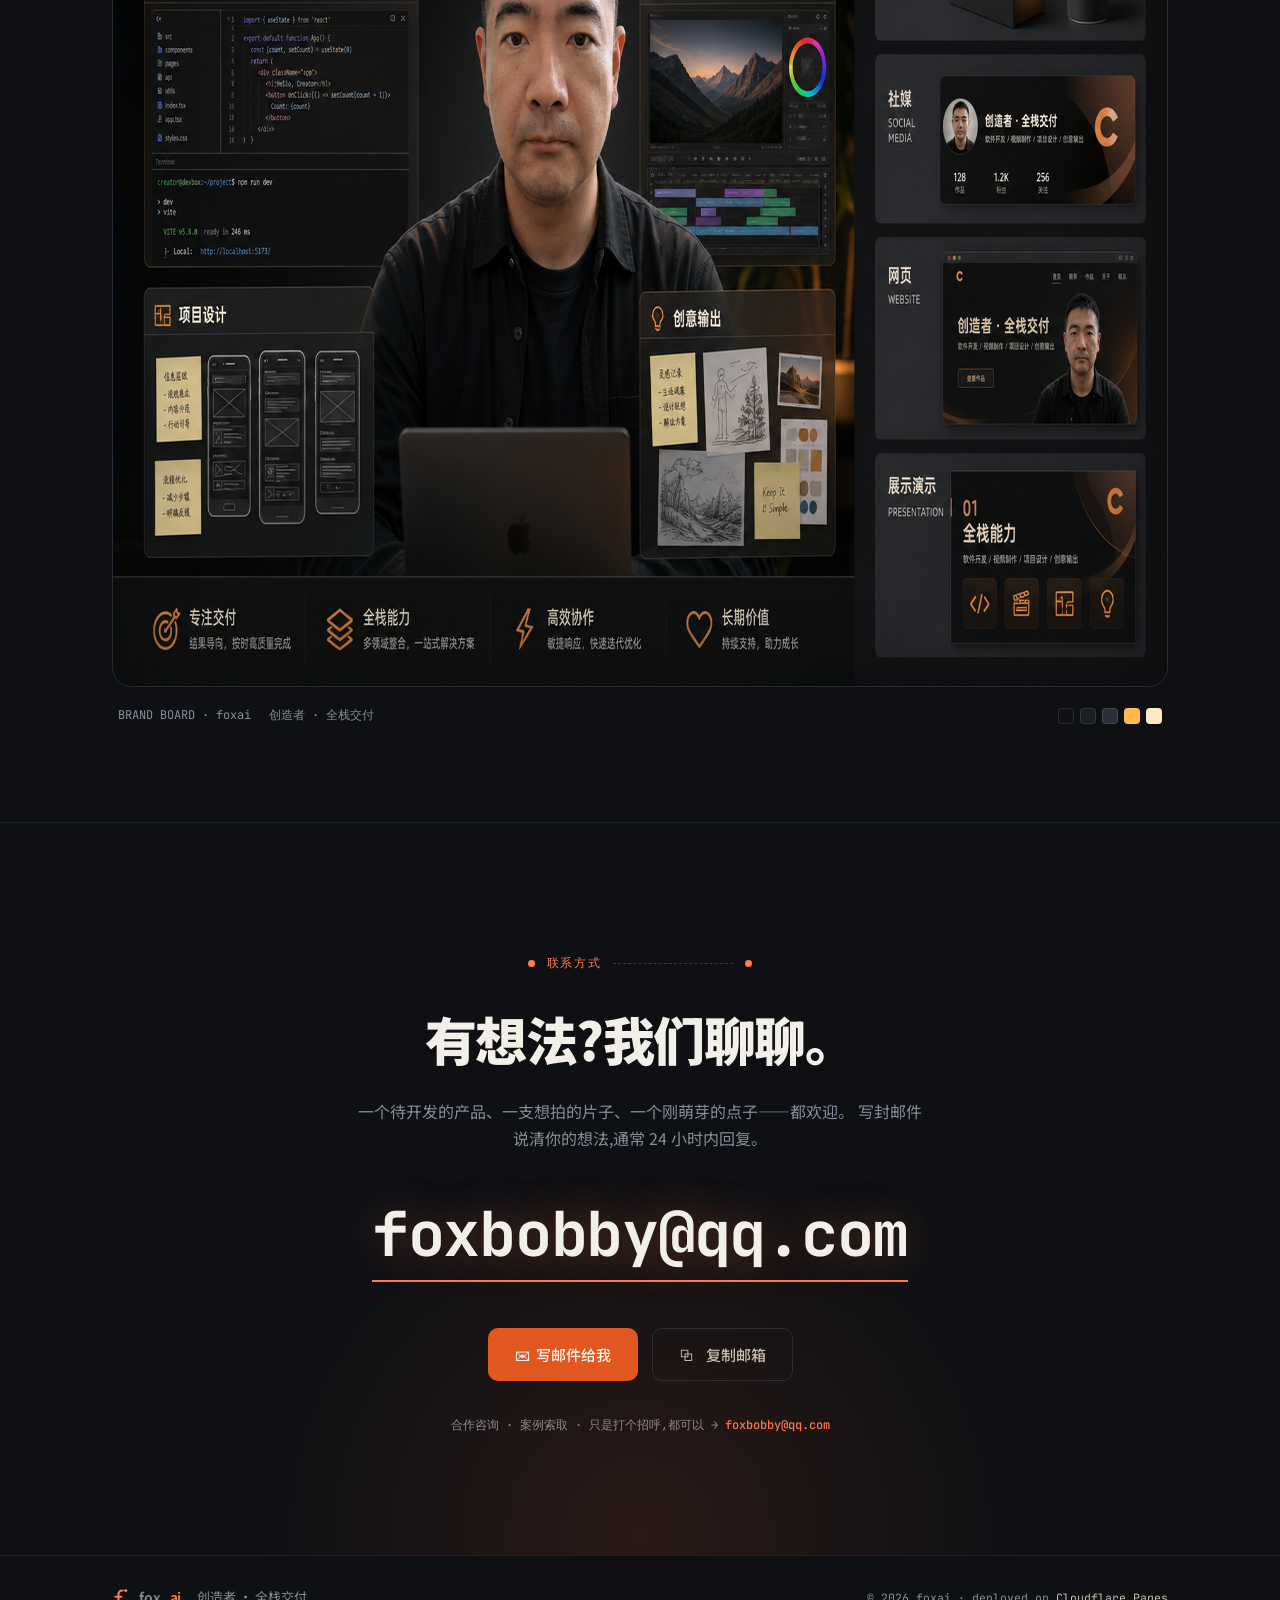
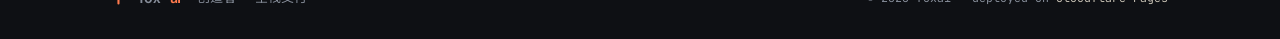
==== commit 5e73d8de: "foxai brand: match nav lockup f° mark color to hero LOGO The nav lockup's f° SVG used currentColor w" ====
--- a/personal/site/index.html
+++ b/personal/site/index.html
@@ -77,6 +77,7 @@
   }
   .nav-in { display: flex; align-items: center; gap: 14px; height: 64px; }
   .lockup { display: inline-flex; align-items: center; gap: 9px; font-weight: 600; letter-spacing: -0.01em; font-size: 17px; line-height: 1; }
+  .lockup svg { color: var(--brand); } /* f° 标记与 hero 大 LOGO 保持一致(brand 橙),currentColor 在这里解析为 brand,而"fox"/"ai"文字仍继承 .lockup 自身的 ink 色 */
   .lockup .ai { color: var(--brand); }
   .nav-links { display: flex; gap: 24px; margin-left: auto; font-family: var(--mono); font-size: 12.5px; color: var(--muted); }
   .nav-links a { transition: color .25s; position: relative; }
@@ -195,6 +196,25 @@
   }
   .svc-index a:hover { color: var(--ink); }
   .svc-index a b { font-family: var(--mono); font-size: 12px; font-weight: 700; color: var(--brand); }
+
+  /* mobile: grid 三列(标签|虚线|标签) 显式对位,保留首行/次行的虚线,
+     把跨行那条(leader2)隐藏,避免它撑开把 02 推入、04 贴边造成错位 */
+  @media (max-width: 760px) {
+    .svc-index {
+      display: grid;
+      grid-template-columns: auto 1fr auto;
+      column-gap: 10px;
+      row-gap: 18px;
+      align-items: center;
+    }
+    .svc-index > a:nth-child(1) { grid-column: 1; }      /* 01 */
+    .svc-index > .leader:nth-of-type(1) { grid-column: 2; } /* 01—02 虚线 */
+    .svc-index > a:nth-child(3) { grid-column: 3; }      /* 02 */
+    .svc-index > .leader:nth-of-type(2) { display: none; } /* 跨行那条,藏掉 */
+    .svc-index > a:nth-child(5) { grid-column: 1; }      /* 03 */
+    .svc-index > .leader:nth-of-type(3) { grid-column: 2; } /* 03—04 虚线 */
+    .svc-index > a:nth-child(7) { grid-column: 3; }      /* 04 */
+  }
 
   /* ——— sections ——— */
   section { padding: 96px 0; position: relative; }
